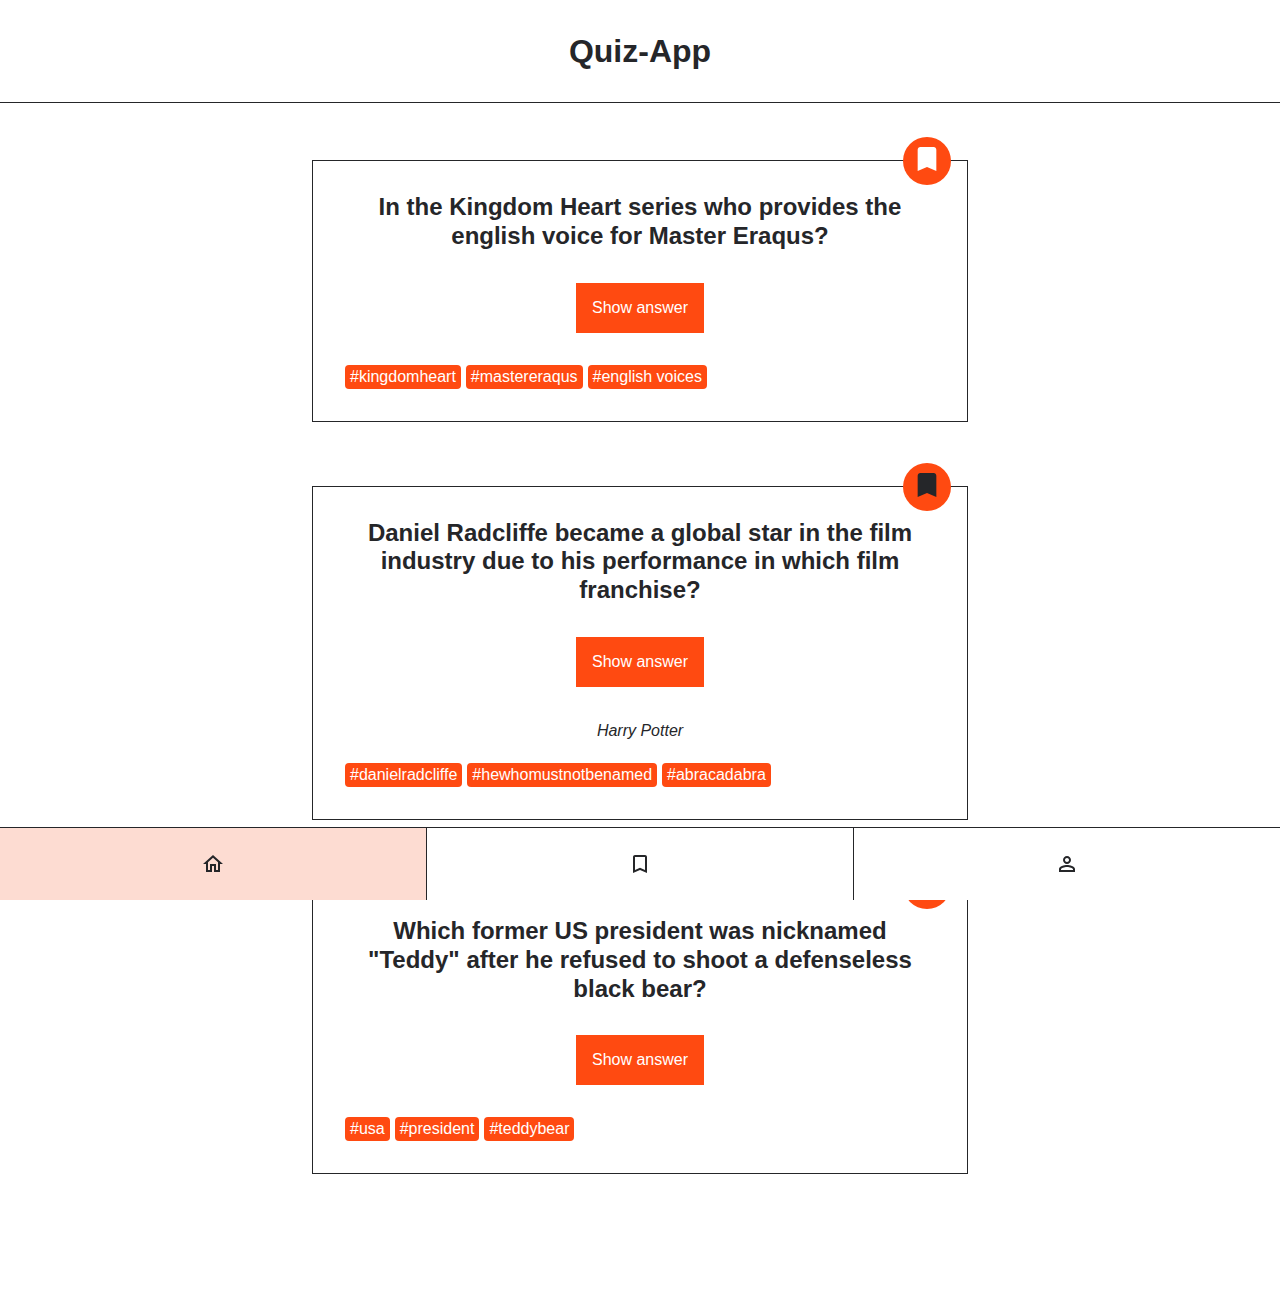
==== index.html @ ac35b22a ""initial commit"" ====
<!DOCTYPE html>
<html lang="en">
  <head>
    <meta charset="UTF-8" />
    <meta http-equiv="X-UA-Compatible" content="IE=edge" />
    <meta name="viewport" content="width=device-width, initial-scale=1.0" />
    <title>Quiz-App</title>
    <link rel="stylesheet" href="./styles.css" />
  </head>
  <body>
    <header class="header">
      <h1 class="header__title">Quiz-App</h1>
    </header>
    <main>
      <ul class="card-list">
        <!--
                FIRST CARD
              -->
        <li class="card-list__item">
          <article class="card">
            <h2 class="card__question">
              In the Kingdom Heart series who provides the english voice for
              Master Eraqus?
            </h2>
            <button class="card__button-answer" type="button">
              Show answer
            </button>
            <p class="card__answer">Mark Hamill</p>
            <ul class="card__tag-list">
              <li class="card__tag-list-item">#kingdomheart</li>
              <li class="card__tag-list-item">#mastereraqus</li>
              <li class="card__tag-list-item">#english voices</li>
            </ul>
            <div class="card__button-bookmark">
              <button class="bookmark" aria-label="bookmark" type="button">
                <svg
                  class="bookmark__icon"
                  xmlns="http://www.w3.org/2000/svg"
                  viewbox="0 0 24 24"
                >
                  <path
                    d="M17 3H7c-1.1 0-2 .9-2 2v16l7-3 7 3V5c0-1.1-.9-2-2-2z"
                  />
                </svg>
              </button>
            </div>
          </article>
        </li>
        <!--
                SECOND CARD
              -->
        <li class="card-list__item">
          <article class="card">
            <h2 class="card__question">
              Daniel Radcliffe became a global star in the film industry due to
              his performance in which film franchise?
            </h2>
            <button class="card__button-answer" type="button">
              Show answer
            </button>
            <p class="card__answer card__answer--active">Harry Potter</p>
            <ul class="card__tag-list">
              <li class="card__tag-list-item">#danielradcliffe</li>
              <li class="card__tag-list-item">#hewhomustnotbenamed</li>
              <li class="card__tag-list-item">#abracadabra</li>
            </ul>
            <div class="card__button-bookmark">
              <button
                class="bookmark bookmark--active"
                aria-label="bookmark"
                type="button"
              >
                <svg
                  class="bookmark__icon"
                  xmlns="http://www.w3.org/2000/svg"
                  viewbox="0 0 24 24"
                >
                  <path
                    d="M17 3H7c-1.1 0-2 .9-2 2v16l7-3 7 3V5c0-1.1-.9-2-2-2z"
                  />
                </svg>
              </button>
            </div>
          </article>
        </li>
        <!--
                THIRD CARD
              -->
        <li class="card-list__item">
          <article class="card">
            <h2 class="card__question">
              Which former US president was nicknamed &quot;Teddy&quot; after he
              refused to shoot a defenseless black bear?
            </h2>
            <button class="card__button-answer" type="button">
              Show answer
            </button>
            <p class="card__answer">Theodore Roosevelt</p>
            <ul class="card__tag-list">
              <li class="card__tag-list-item">#usa</li>
              <li class="card__tag-list-item">#president</li>
              <li class="card__tag-list-item">#teddybear</li>
            </ul>
            <div class="card__button-bookmark">
              <button class="bookmark" aria-label="bookmark" type="button">
                <svg
                  class="bookmark__icon"
                  xmlns="http://www.w3.org/2000/svg"
                  viewbox="0 0 24 24"
                >
                  <path
                    d="M17 3H7c-1.1 0-2 .9-2 2v16l7-3 7 3V5c0-1.1-.9-2-2-2z"
                  />
                </svg>
              </button>
            </div>
          </article>
        </li>
      </ul>
    </main>

    <nav class="navigation">
      <ul class="navigation__list">
        <li class="navigation__list-item navigation__list-item--active">
          <a
            class="navigation__link"
            href="index.html"
            aria-label="go to home page"
          >
            <svg
              xmlns="http://www.w3.org/2000/svg"
              height="24px"
              viewbox="0 0 24 24"
              width="24px"
            >
              <path
                d="M12 5.69l5 4.5V18h-2v-6H9v6H7v-7.81l5-4.5M12 3L2 12h3v8h6v-6h2v6h6v-8h3L12 3z"
              />
            </svg>
          </a>
        </li>
        <li class="navigation__list-item">
          <a
            class="navigation__link"
            href="bookmarks.html"
            aria-label="go to bookmarks page"
          >
            <svg
              xmlns="http://www.w3.org/2000/svg"
              height="24px"
              viewbox="0 0 24 24"
              width="24px"
            >
              <path
                d="M17 3H7c-1.1 0-2 .9-2 2v16l7-3 7 3V5c0-1.1-.9-2-2-2zm0 15l-5-2.18L7 18V5h10v13z"
              />
            </svg>
          </a>
        </li>
        <li class="navigation__list-item">
          <a
            class="navigation__link"
            href="profile.html"
            aria-label="go to profile page"
          >
            <svg
              xmlns="http://www.w3.org/2000/svg"
              height="24px"
              viewbox="0 0 24 24"
              width="24px"
            >
              <path
                d="M12 6c1.1 0 2 .9 2 2s-.9 2-2 2-2-.9-2-2 .9-2 2-2m0 9c2.7 0 5.8 1.29 6 2v1H6v-.99c.2-.72 3.3-2.01 6-2.01m0-11C9.79 4 8 5.79 8 8s1.79 4 4 4 4-1.79 4-4-1.79-4-4-4zm0 9c-2.67 0-8 1.34-8 4v3h16v-3c0-2.66-5.33-4-8-4z"
              />
            </svg>
          </a>
        </li>
      </ul>
    </nav>
  </body>
</html>
---- styles.css ----
@import "./global.css";

@import "./components/bookmark/bookmark.css";
@import "./components/card-list/card-list.css";
@import "./components/card/card.css";
@import "./components/header/header.css";
@import "./components/navigation/navigation.css";
@import "./components/profile/profile.css";
@import "./components/counter-list/counter-list.css";
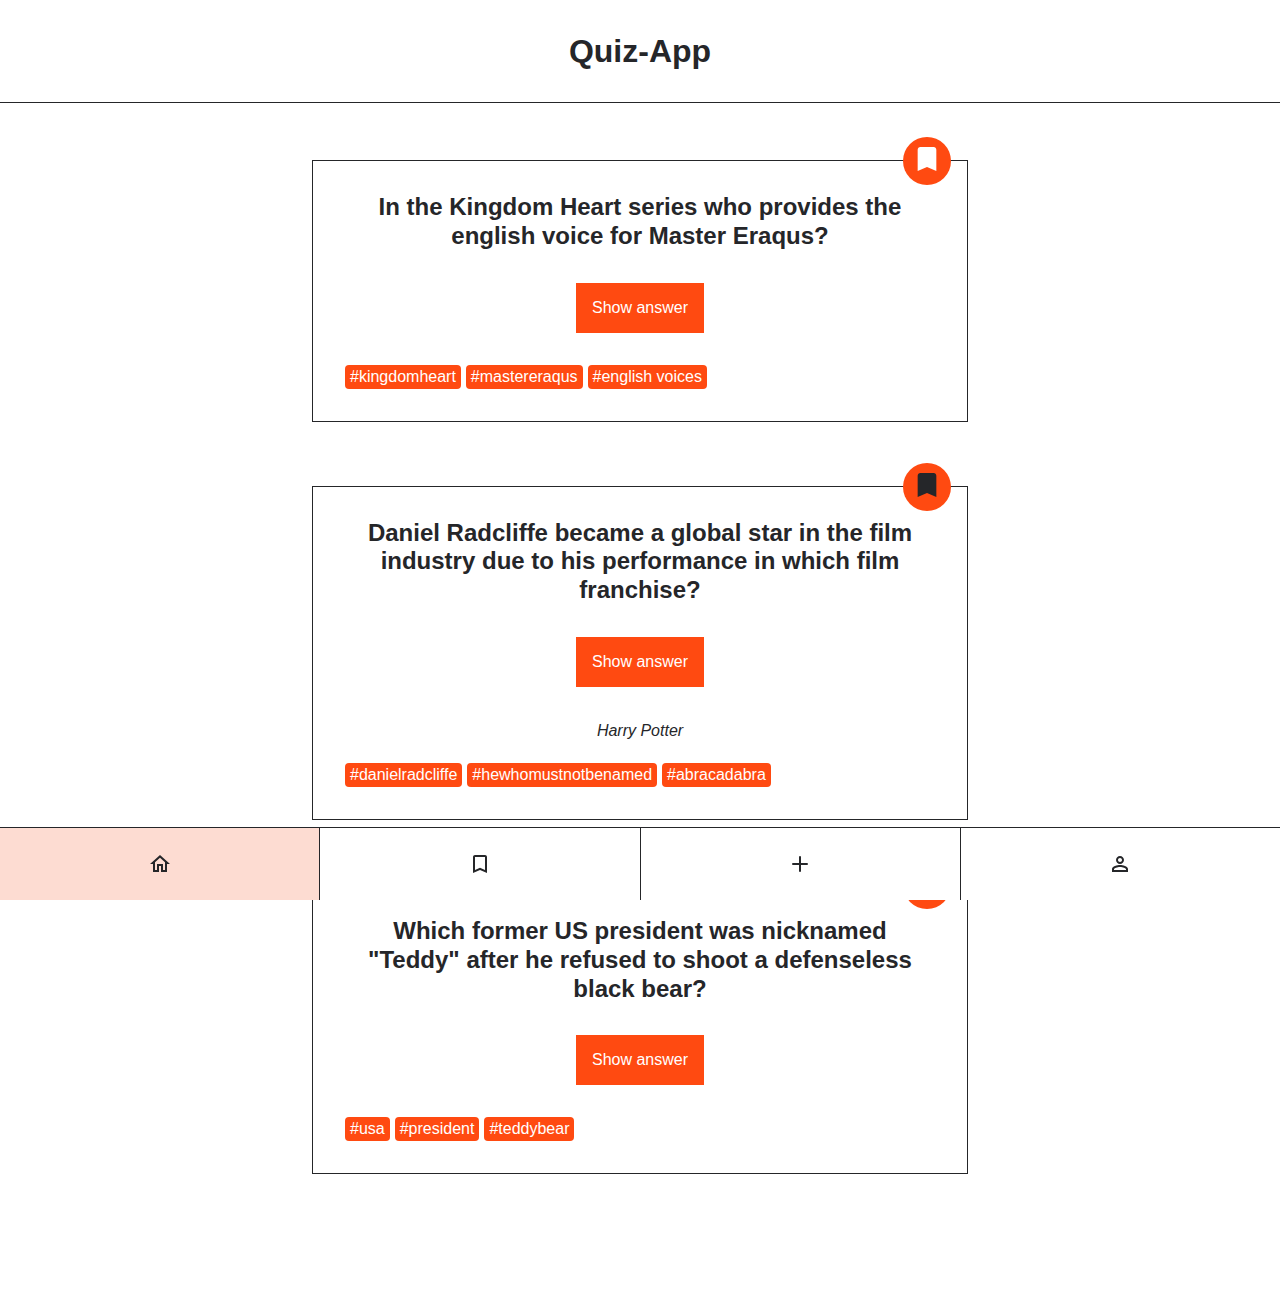
==== commit 24f54745: "create a form page and a nav for it" ====
--- a/index.html
+++ b/index.html
@@ -6,6 +6,7 @@
     <meta name="viewport" content="width=device-width, initial-scale=1.0" />
     <title>Quiz-App</title>
     <link rel="stylesheet" href="./styles.css" />
+    <script src="index.js" defer></script>
   </head>
   <body>
     <header class="header">
@@ -22,17 +23,26 @@
               In the Kingdom Heart series who provides the english voice for
               Master Eraqus?
             </h2>
-            <button class="card__button-answer" type="button">
+            <button
+              class="card__button-answer"
+              type="button"
+              data-js="button-answer"
+            >
               Show answer
             </button>
-            <p class="card__answer">Mark Hamill</p>
+            <p data-js="card__answer" class="card__answer">Mark Hamill</p>
             <ul class="card__tag-list">
               <li class="card__tag-list-item">#kingdomheart</li>
               <li class="card__tag-list-item">#mastereraqus</li>
               <li class="card__tag-list-item">#english voices</li>
             </ul>
             <div class="card__button-bookmark">
-              <button class="bookmark" aria-label="bookmark" type="button">
+              <button
+                class="bookmark"
+                data-js="bookmark"
+                aria-label="bookmark"
+                type="button"
+              >
                 <svg
                   class="bookmark__icon"
                   xmlns="http://www.w3.org/2000/svg"
@@ -160,6 +170,29 @@
         <li class="navigation__list-item">
           <a
             class="navigation__link"
+            href="form.html"
+            aria-label="go to add new cards page"
+          >
+            <svg
+              xmlns="http://www.w3.org/2000/svg"
+              width="24"
+              height="24"
+              viewBox="0 0 24 24"
+              fill="none"
+              stroke="currentColor"
+              stroke-width="2"
+              stroke-linecap="round"
+              stroke-linejoin="round"
+              class="lucide lucide-plus"
+            >
+              <path d="M5 12h14" />
+              <path d="M12 5v14" />
+            </svg>
+          </a>
+        </li>
+        <li class="navigation__list-item">
+          <a
+            class="navigation__link"
             href="profile.html"
             aria-label="go to profile page"
           >
